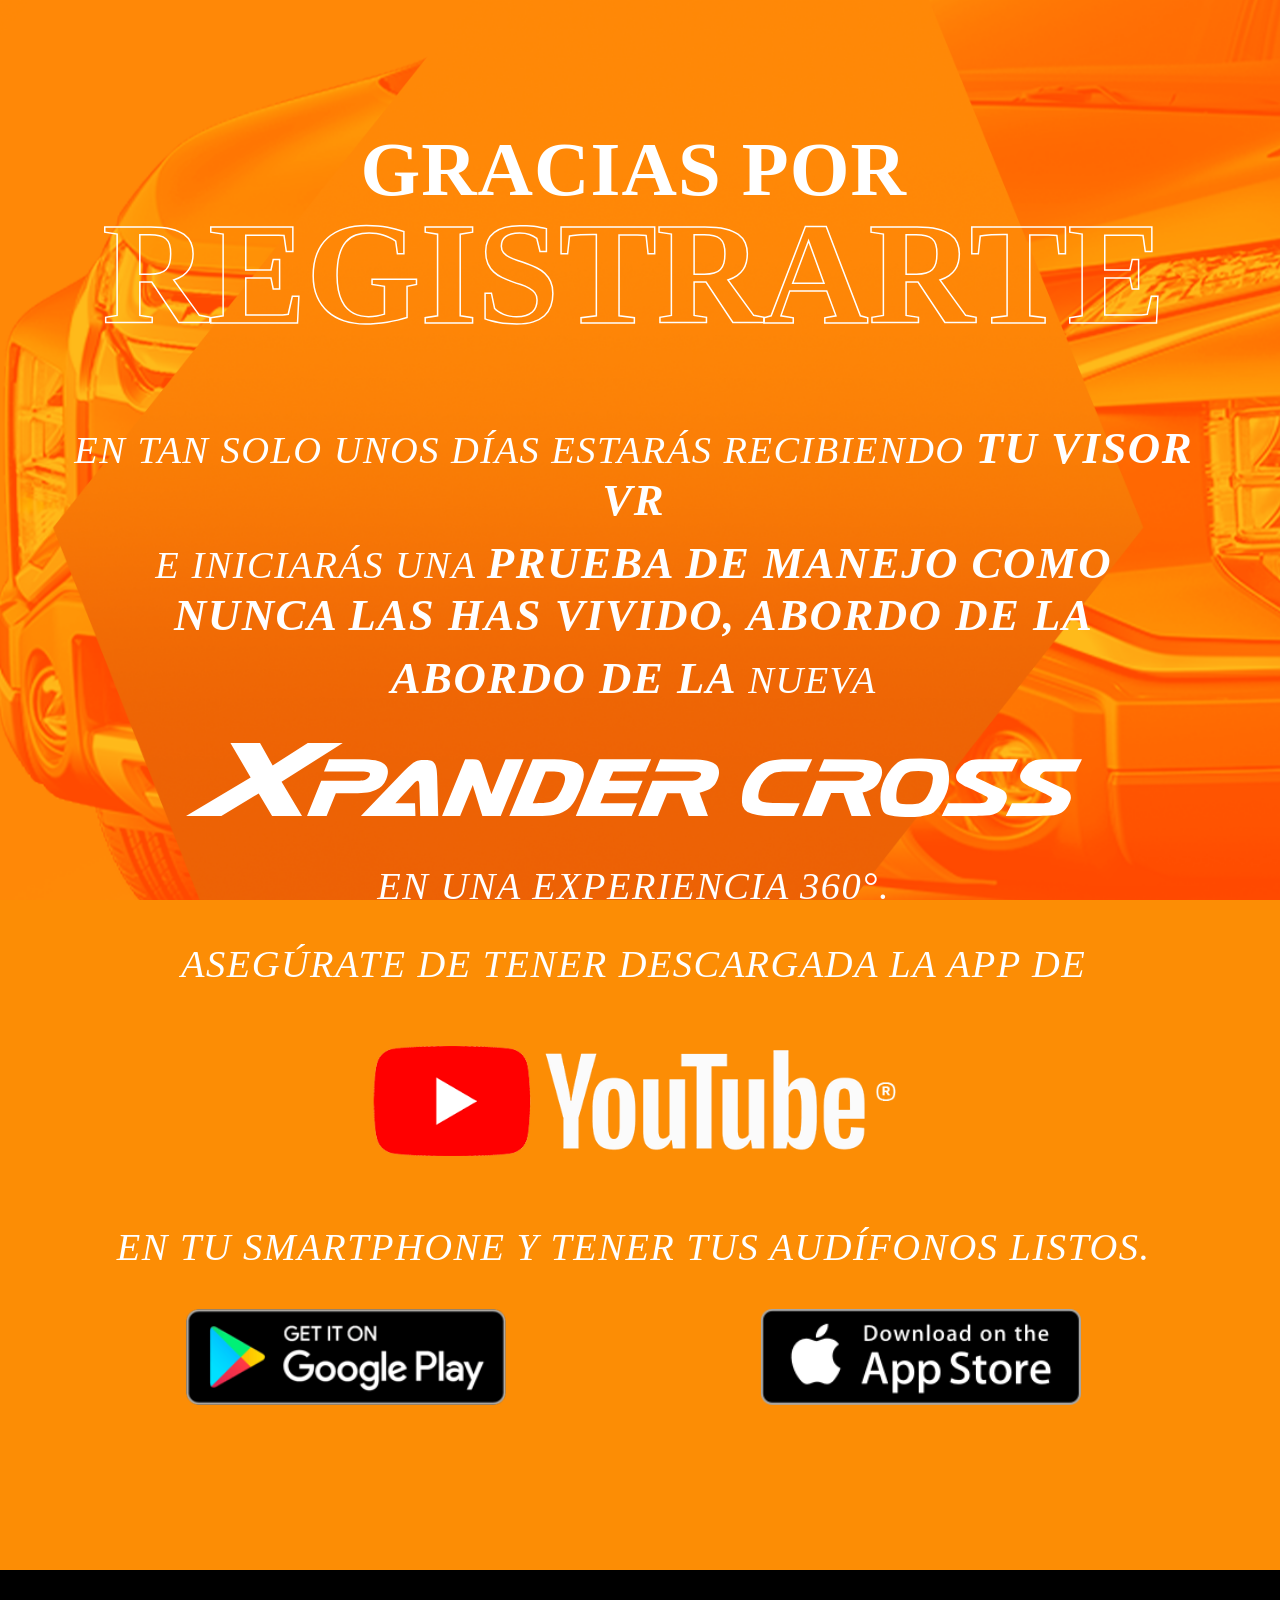
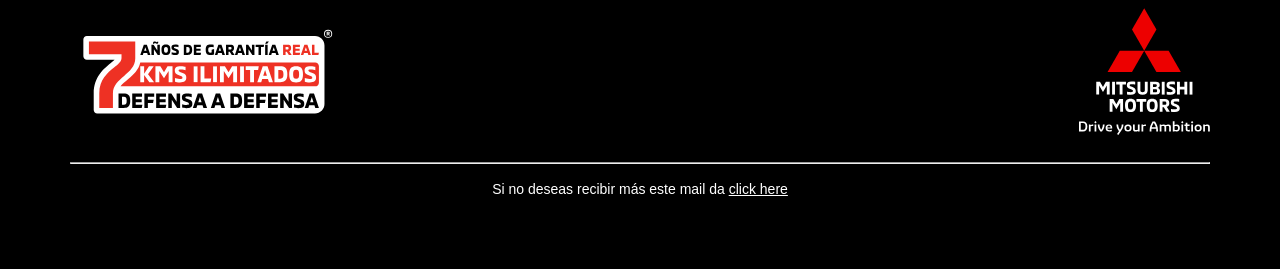
==== index.html @ d174d215 "front" ====
<!DOCTYPE html>
<html lang="en">

<head>

    <style>
        .container,
        .container-fluid,
        .container-lg,
        .container-md,
        .container-sm,
        .container-xl,
        .container-xxl {
            width: 90%;
            padding-right: var(--bs-gutter-x, .75rem);
            padding-left: var(--bs-gutter-x, .75rem);
            margin-right: auto;
            margin-left: auto;
            text-align: center;
            align-items: center;
            align-content: center;
        }

        @media(min-width:576px) {

            .container,
            .container-sm {
                max-width: 540px
            }

            .title-banner {
                display: block;
                text-transform: uppercase;
                font-family: 'Exo 2', sans-serif;
                ;
                font-size: 1px;
                font-weight: 900;

            }

            .subtitle-banner {
                display: block;
                text-transform: uppercase;
                font-family: 'Exo 2', sans-serif;
                ;
                font-size: 1px;
                margin-top: -2.5% 0;
            }
        }

        @media(min-width:768px) {

            .container,
            .container-md,
            .container-sm {
                max-width: 720px
            }
        }

        @media(min-width:992px) {

            .container,
            .container-lg,
            .container-md,
            .container-sm {
                max-width: 960px
            }
        }

        @media(min-width:1200px) {

            .container,
            .container-lg,
            .container-md,
            .container-sm,
            .container-xl {
                max-width: 1140px
            }
        }

        @media(min-width:1400px) {

            .container,
            .container-lg,
            .container-md,
            .container-sm,
            .container-xl,
            .container-xxl {
                max-width: 1320px
            }
        }

        .row {
            --bs-gutter-x: 1.5rem;
            --bs-gutter-y: 0;
            display: -webkit-box;
            display: -ms-flexbox;
            display: flex;
            -ms-flex-wrap: wrap;
            flex-wrap: wrap;
            margin-top: calc(var(--bs-gutter-y)*-1);
            margin-right: calc(var(--bs-gutter-x)/-2);
            margin-left: calc(var(--bs-gutter-x)/-2)
        }

        .row>* {
            -ms-flex-negative: 0;
            flex-shrink: 0;
            width: 100%;
            max-width: 100%;
            padding-right: calc(var(--bs-gutter-x)/2);
            padding-left: calc(var(--bs-gutter-x)/2);
            margin-top: var(--bs-gutter-y)
        }

        .col {
            -webkit-box-flex: 1;
            -ms-flex: 1 0 0%;
            flex: 1 0 0%
        }

        .row-cols-auto>* {
            width: auto
        }

        .row-cols-1>*,
        .row-cols-auto>* {
            -webkit-box-flex: 0;
            -ms-flex: 0 0 auto;
            flex: 0 0 auto
        }

        .row-cols-1>* {
            width: 100%
        }

        .row-cols-2>* {
            width: 50%
        }

        .row-cols-2>*,
        .row-cols-3>* {
            -webkit-box-flex: 0;
            -ms-flex: 0 0 auto;
            flex: 0 0 auto
        }

        .row-cols-3>* {
            width: 33.3333333333%
        }

        .row-cols-4>* {
            width: 25%
        }

        .row-cols-4>*,
        .row-cols-5>* {
            -webkit-box-flex: 0;
            -ms-flex: 0 0 auto;
            flex: 0 0 auto
        }

        .row-cols-5>* {
            width: 20%
        }

        .row-cols-6>* {
            width: 16.6666666667%
        }

        .col-auto,
        .row-cols-6>* {
            -webkit-box-flex: 0;
            -ms-flex: 0 0 auto;
            flex: 0 0 auto
        }

        .col-auto {
            width: auto
        }

        .col-1 {
            width: 8.3333333333%
        }

        .col-1,
        .col-2 {
            -webkit-box-flex: 0;
            -ms-flex: 0 0 auto;
            flex: 0 0 auto
        }

        .col-2 {
            width: 16.6666666667%
        }

        .col-3 {
            width: 25%
        }

        .col-3,
        .col-4 {
            -webkit-box-flex: 0;
            -ms-flex: 0 0 auto;
            flex: 0 0 auto
        }

        .col-4 {
            width: 33.3333333333%
        }

        .col-5 {
            width: 41.6666666667%
        }

        .col-5,
        .col-6 {
            -webkit-box-flex: 0;
            -ms-flex: 0 0 auto;
            flex: 0 0 auto
        }

        .col-6 {
            width: 50%
        }

        .col-7 {
            width: 58.3333333333%
        }

        .col-7,
        .col-8 {
            -webkit-box-flex: 0;
            -ms-flex: 0 0 auto;
            flex: 0 0 auto
        }

        .col-8 {
            width: 66.6666666667%
        }

        .col-9 {
            width: 75%
        }

        .col-9,
        .col-10 {
            -webkit-box-flex: 0;
            -ms-flex: 0 0 auto;
            flex: 0 0 auto
        }

        .col-10 {
            width: 83.3333333333%
        }

        .col-11 {
            width: 91.6666666667%
        }

        .col-11,
        .col-12 {
            -webkit-box-flex: 0;
            -ms-flex: 0 0 auto;
            flex: 0 0 auto
        }

        .col-12 {
            width: 100%
        }

        .title-banner {
            display: block;
            text-transform: uppercase;
            font-style: normal;
            font-family: 'mmc_officebold';
            font-size: 6vw;
            font-weight: 900;
            margin-bottom: -2vw;
            letter-spacing: 1px;
            margin: -2-5% 0;

        }

        .subtitle-banner {
            display: block;
            font-style: normal;
            text-transform: uppercase;
            font-family: 'mmc_officebold';
            font-size: 11.5vw;
            margin-top: -2.5% 0;
            letter-spacing: -0.3px;
            margin-bottom: 5vw;
        }

        .header-banner {
            margin-bottom: 3%;

        }

        .body-banner {
            display: block;
            text-transform: uppercase;
        }

        .img-banner-main {
            text-align: center;
            margin: 3vw;
        }

        .img-playapp {
            margin-top: 10px;
            margin-bottom: 10px;
        }

        .img-yt {
            margin-top: 2.5vw;
            margin-bottom: 2.5vw;
            width: 50vw;
        }

        .img-xpander {
            align-items: center;
            text-align: center;
            width: 70vw;
            height: auto;
        }

        .banner-app {
            margin-top: 3%;
        }

        .main-container {
            font-family: 'mmc_officeregular';
            font-style: italic;
            color: white;
            font-size: x-large;
            margin-top: 10%;
            width: 99%;
            text-align: center;
            align-items: center;
            font-size: 3vw;
            letter-spacing: 1.5px;
            text-transform: uppercase;
        }

        b {
            font-weight: bold;
            font-size: 3.5vw;
            font-family: 'mmc_officemedium';
        }

        .link-more {
            font-size: 2vw;
            font-weight: 900;
            letter-spacing: normal;
            margin: 1% 0;
        }

        .link-active {
            display: block;
            font-size: 3vw;
            font-weight: 900;
            font-family: Arial, Helvetica, sans-serif;
            color: white;
            font-style: normal;

            margin: 1% 0;
        }

        .footer {
            background-color: black;
            color: white;
            margin-top: 10%;
            padding-top: 3%;
            padding-bottom: 5%;
            margin-right: -2vw;
            margin-left: -2vw;

        }

        .back-dark {
            height: 0%;
            line-height: 50%;
            background: black;
            color: white;
            text-align: center;
            position: absolute;
            bottom: 0;
            left: 0;
            width: 100%;
        }

        .p-special {
            margin: -1% 0;
        }

        .img-store {
            width: 25vw;
            margin-top: 1.5vw;
            margin-bottom: 1.5vw;
        }

        p {
            margin: 1% 0;
        }

        hr {
            margin-top: 2vw;
            color: darkgrey
        }

        .texto-borde {
            font-weight: bold;
            -webkit-text-stroke: 1.5px white;
            color: transparent;
        }

        .terms {
            font-size: 14px;
            font-family: Arial, Helvetica, sans-serif;
            color: white;
            font-weight: 300;
        }

        .term-link {
            color: white;
            text-decoration: underline;
        }

        body {
            position: relative;
            background-color: #FC8D05;
            background-position: center;
            background-image: url("./assets/img/background.png");
            background-size: cover;
            background-repeat: no-repeat;
            background-attachment: fixed;
            overflow-x: hidden;
        }
    </style>
</head>

<body>
    <div class="main-container">
        <div class="container-sm">
            <div class="header-banner">
                <div class="title-banner">GRACIAS POR</div>
                <div class="subtitle-banner texto-borde">REGISTRARTE</div>
            </div>
            <div class="body-banner">
                <p>en tan solo unos días estarás recibiendo <b>tu visor vr</b></p>
                <p>e iniciarás una <b>prueba de manejo como nunca las has vivido, abordo de la</b> </p>
                <p><b> abordo de la</b> nueva</p>
                <div class="img-banner-main" for="xpander-logo">
                    <img loading="lazy" src="./assets/svg/logo_xpander.svg" class="img-xpander" alt="xpander-logo">
                </div>
                <p>en una experiencia 360°.</p>
            </div>
            <div class="banner-app">
                <p>Asegúrate de tener descargada la app de</p>
                <div for="youtube-logo">
                    <img loading="lazy" src="./assets/img/logo-yt.png" class="img-yt" alt="youtube-logo">
                </div>
                <p>en tu smartphone y tener tus audífonos listos.</p>
                <div class="row">
                    <div class="col">
                        <div class="img-playapp">
                            <img loading="lazy" src="./assets/img/play-store.png" class="img-store"
                                alt="playstore-logo">
                        </div>
                    </div>
                    <div class="col">
                        <div class="img-playapp">
                            <img loading="lazy" src="./assets/img/app-store.png" class="img-store"
                                alt="applestore-logo">
                        </div>
                    </div>
                </div>
                <!--<div>
                    <p class="link-more">para conocer más y consultar </p>
                    <p class="link-more">las intrucciones completas</p>
                    <a href="https://www.xpandercross.mitsubishi-mexico.mx/360" class="link-active"><u>haz clic aquí</u></a>
                </div>-->

            </div>
        </div>
    </div>
    <div class="back-dark">
        <div class="footer">
            <div class="container">
                <div class="row">
                    <div class="col" align="left">
                        <img loading="lazy" src="./assets/img/7Logo.svg" style="height: 10vw;" alt="garantia_7_anios">
                    </div>
                    <div class="col" align="right">
                        <img loading="lazy" src="./assets/svg/log.svg" style="height: 10vw;" alt="logo_mitsubishi">
                    </div>
                </div>
                <hr>
            </div>
            <!--texto bajo footer-->
            <p class="terms">Si no deseas recibir más este mail da <a class="term-link" href="https://app3.salesmanago.pl/optOut.htm?uid=203ec453-14b8-42ab-84a3-12cc92286e41&sec=d62efed008c33e8821e82efa20706461e323f089d33b68841accd1e08f6d0394&conversation=6bee6566-693e-44d8-88bc-2265ac15d9c1&optOutLanguage=en&smclient=203ec453-14b8-42ab-84a3-12cc92286e41&smconv=6bee6566-693e-44d8-88bc-2265ac15d9c1&smlid=15&utm_source=salesmanago&utm_medium=email&utm_campaign=nl_junio_2021
            ">click here</a></p>
        </div>
    </div>

</body>

</html>
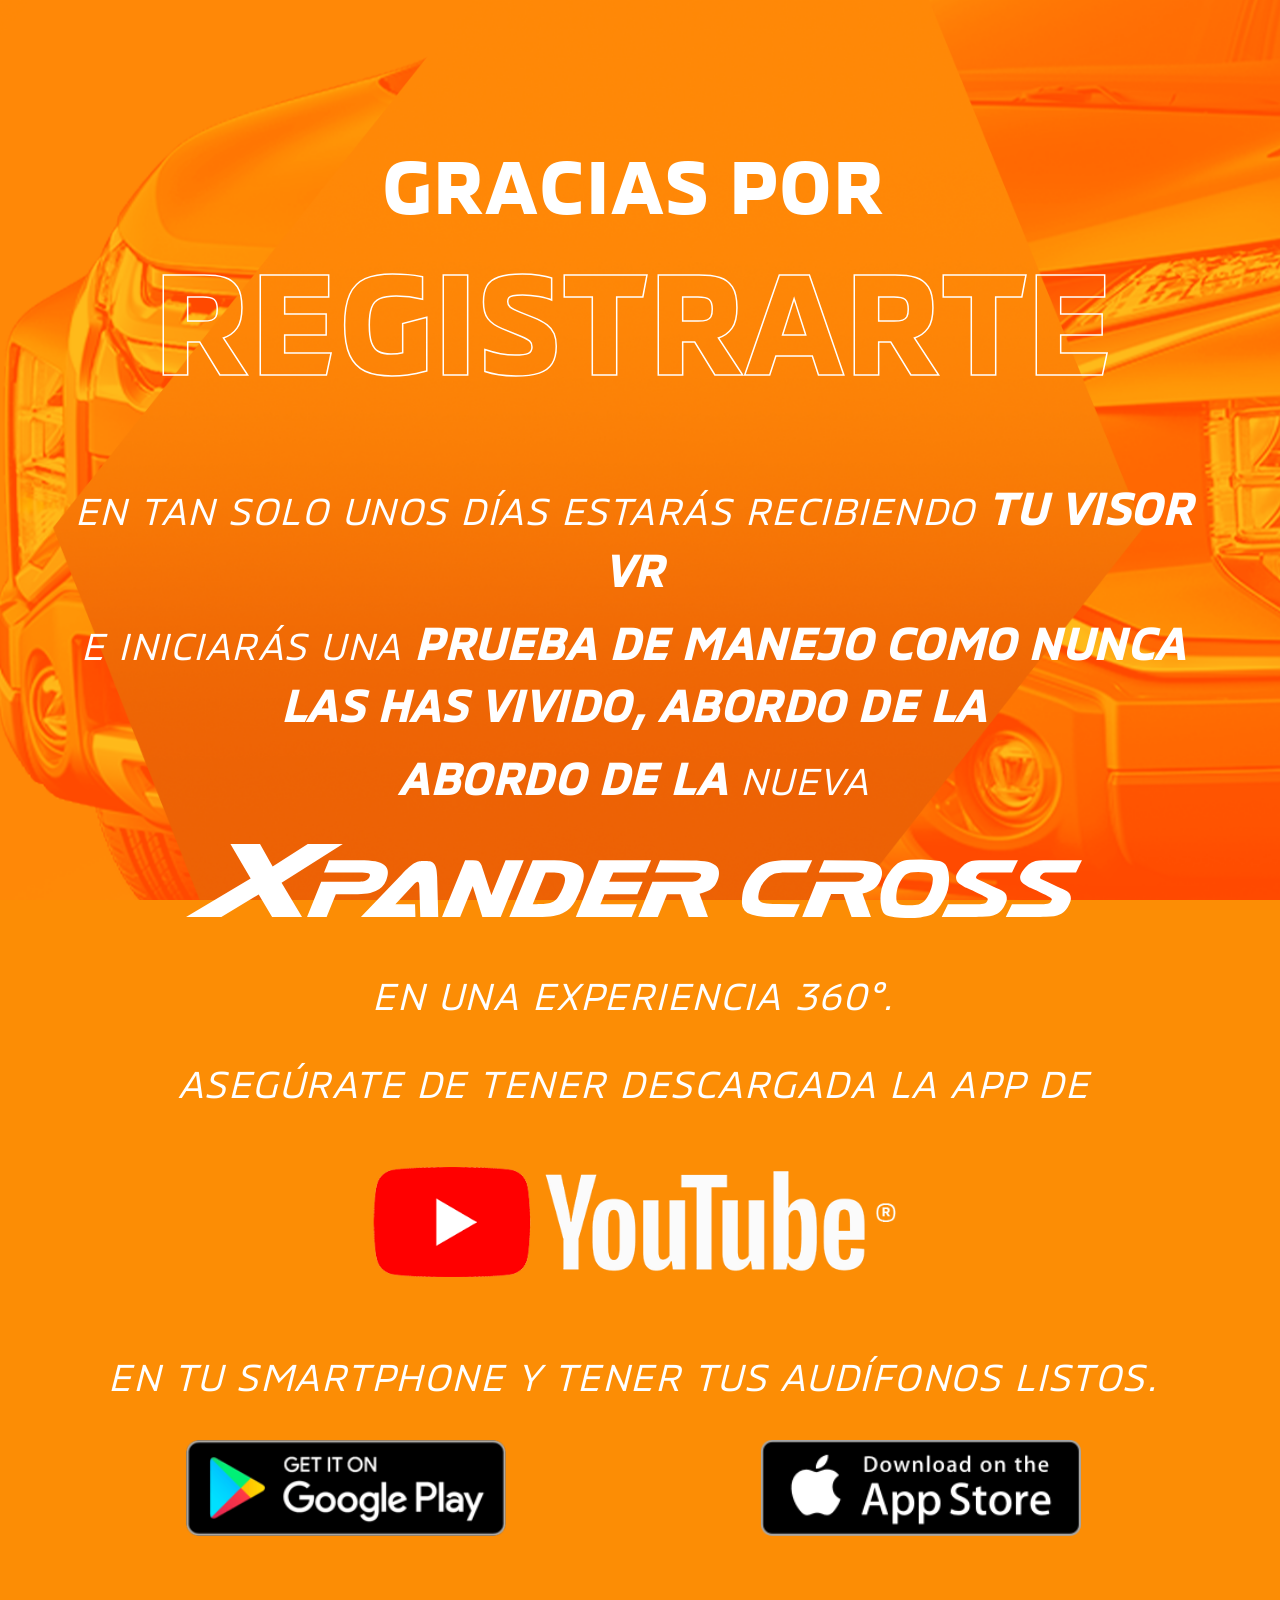
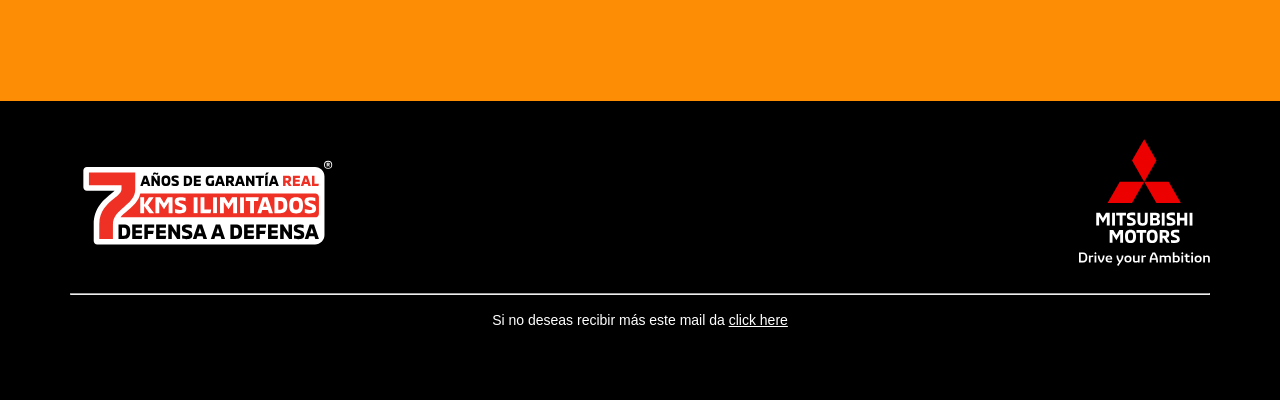
==== commit 11ab8f59: "ajuste meta etiquetas" ====
--- a/index.html
+++ b/index.html
@@ -2,7 +2,15 @@
 <html lang="en">
 
 <head>
-
+    <meta charset="UTF-8">
+    <meta http-equiv="X-UA-Compatible" content="IE=edge">
+    <meta name="viewport" content="width=device-width, initial-scale=1.0">
+    <title>GRACIAS POR REGISTRARTE</title>
+    <link rel="shortcut icon" href="./assets/svg/log.svg">
+    <link rel="stylesheet" href="./fonts/specimen_files/specimen_stylesheet.css">
+    <link rel="stylesheet" href="./fonts/stylesheet.css">
+    <link rel="stylesheet" href="./fonts/regular/specimen_files/specimen_stylesheet.css">
+    <link rel="stylesheet" href="./fonts/regular/stylesheet.css">
     <style>
         .container,
         .container-fluid,
--- a/fonts/stylesheet.css
+++ b/fonts/stylesheet.css
@@ -0,0 +1,48 @@
+/*! Generated by Font Squirrel (https://www.fontsquirrel.com) on June 16, 2021 */
+
+
+
+@font-face {
+    font-family: 'mmc_officeregular';
+    src: url('mmcoffice-regular-webfont.woff2') format('woff2'),
+         url('mmcoffice-regular-webfont.woff') format('woff');
+    font-weight: normal;
+    font-style: normal;
+
+}
+
+
+
+
+@font-face {
+    font-family: 'mmc_officemedium';
+    src: url('mmcoffice-medium-webfont.woff2') format('woff2'),
+         url('mmcoffice-medium-webfont.woff') format('woff');
+    font-weight: normal;
+    font-style: normal;
+
+}
+
+
+
+
+@font-face {
+    font-family: 'mmc_officemedium';
+    src: url('mmcoffice-medium-webfont.woff2') format('woff2'),
+         url('mmcoffice-medium-webfont.woff') format('woff');
+    font-weight: normal;
+    font-style: normal;
+
+}
+
+
+
+
+@font-face {
+    font-family: 'mmc_officeregular';
+    src: url('mmcoffice-regular-webfont.woff2') format('woff2'),
+         url('mmcoffice-regular-webfont.woff') format('woff');
+    font-weight: normal;
+    font-style: normal;
+
+}
--- a/fonts/regular/stylesheet.css
+++ b/fonts/regular/stylesheet.css
@@ -0,0 +1,12 @@
+/*! Generated by Font Squirrel (https://www.fontsquirrel.com) on June 16, 2021 */
+
+
+
+@font-face {
+    font-family: 'mmc_officebold';
+    src: url('mmcoffice-bold-webfont.woff2') format('woff2'),
+         url('mmcoffice-bold-webfont.woff') format('woff');
+    font-weight: normal;
+    font-style: normal;
+
+}
